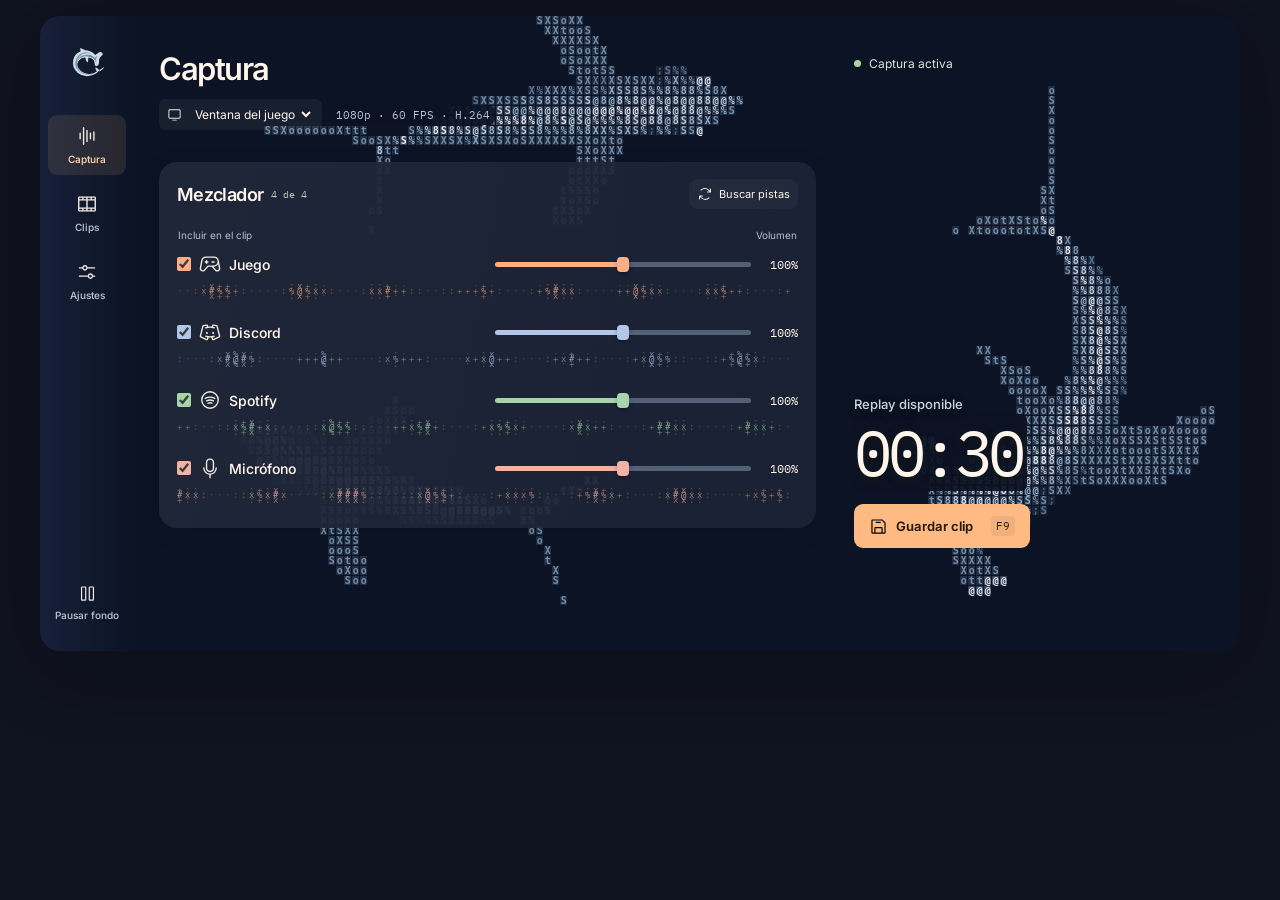
==== docs/superpowers/concepts/cut-ascii.html @ 43e51414 "feat: incorporar el proyecto de escritorio y los prototipos de Cut" ====
<!doctype html>
<html lang="es">
<meta charset="utf-8">
<meta name="viewport" content="width=device-width,initial-scale=1">
<meta name="color-scheme" content="dark">
<title>Cut · Captura</title><link rel="icon" href="ui-assets/cut.svg" type="image/svg+xml">
<style>
@font-face{font-family:Inter;src:url("ui-assets/inter.woff2") format("woff2");font-weight:100 900;font-display:swap}
@font-face{font-family:Plex;src:url("ui-assets/plex-mono.woff2") format("woff2");font-display:swap}
*{box-sizing:border-box}
:root{font-family:Inter,"Segoe UI",sans-serif;color:#fff5ec;background:#101320;--muted:#b6bfd2;--accent:#ffba84;--shade:#20283c;--line:#a9b6d336}
body{margin:0}button,input,select{font:inherit}button,select{background:#303a50e8;color:inherit;border:0;border-radius:9px;padding:9px 12px;font-size:13px}button,select,input{cursor:pointer}button:hover,select:hover{background:#414d66}button:disabled{opacity:.6}button:focus-visible,input:focus-visible,select:focus-visible{outline:2px solid var(--accent);outline-offset:3px}button:active{transform:translateY(1px)}
.app{isolation:isolate;position:relative;overflow:hidden;display:grid;grid-template-columns:94px minmax(0,1fr);width:min(1200px,calc(100% - 32px));min-height:635px;margin:16px auto;border-radius:20px;background:#0c1324;box-shadow:0 16px 80px #060b0950}
.pond{position:absolute;inset:0;width:100%;height:100%;z-index:-1;pointer-events:none}
.rail{display:flex;flex-direction:column;align-items:center;gap:36px;padding:28px 8px 20px;background:linear-gradient(90deg,#1e294899,transparent)}
.brand{display:inline-flex;align-items:center}
.tabs{display:grid;width:100%;gap:8px}.tabs button,.rail #motion{display:grid;justify-items:center;gap:6px;background:transparent;color:#b6bfd2;font-size:10px;font-weight:550;padding:10px 0}.tabs button[aria-current]{background:#ffba841c;color:#ffd4ac}.tabs button:hover,.rail #motion:hover{background:#dce5db0c}.rail #motion{margin-top:auto;width:100%}
.icon{width:19px;height:19px;object-fit:contain;filter:invert(91%) sepia(8%) saturate(205%);flex:none}.tabs .icon{width:22px;height:22px}
.workspace{min-width:0;padding:34px 32px 26px 25px;position:relative}
#captura{display:grid;grid-template-columns:minmax(0,1.6fr) minmax(230px,.89fr);gap:26px}
.mixing h1,.settings-panel h2{font-size:31px;font-weight:580;letter-spacing:-.048em;margin:0}
.mixing>.actions{display:flex;align-items:center;flex-wrap:wrap;gap:9px;margin:12px 0 32px}.source-picker{display:flex;align-items:center;gap:6px;background:#ffffff0d;border-radius:7px;padding:0 8px}.source-picker img{width:15px}.source-picker select{background:transparent;padding:7px 3px;font-size:12px}select option{background:#242d40}
.profile{font:11px Plex,monospace;color:#b8c1d6}
#mixer{background:linear-gradient(100deg,#202739f4,#1b2336df);border-radius:18px;padding:17px 18px 15px;box-shadow:0 5px 25px #050c0717}
.mixer-head,.mix-title,.gain,.track label,.panel-actions,.checks,.device{display:flex;align-items:center}.mixer-head{justify-content:space-between;gap:10px}.mix-title{gap:8px}.mix-title h2{font-size:18px;letter-spacing:-.035em;font-weight:600;margin:0}.count{font:10px Plex,monospace;color:#bcc6bc}
#refresh{display:flex;align-items:center;gap:6px;font-size:11px;padding:7px 8px;background:#ffffff09}#refresh img{width:16px;height:16px}#refresh:disabled img{animation:turn .5s ease-in-out infinite}@keyframes turn{to{transform:rotate(360deg)}}
.columns{display:grid;grid-template-columns:1fr 1fr;margin:20px 1px 0;font-size:10px;color:var(--muted)}.columns span:last-child{text-align:right}
.track{display:grid;grid-template-columns:minmax(110px,1fr) minmax(116px,1fr);column-gap:14px;row-gap:5px;padding:11px 0 8px;align-items:center}.track label{gap:8px;font-size:14px;font-weight:530}.track label>img{width:22px;height:22px}.track input[type=checkbox]{width:14px;height:14px;margin:0;accent-color:var(--tint)}
.signal{grid-row:2;grid-column:1/-1;width:100%;height:20px;opacity:.8}.track.off .signal,.track.off .gain{opacity:.42}.gain{gap:10px;grid-column:2;grid-row:1}.gain input,.volume input{width:100%;min-width:0;margin:0;accent-color:var(--tint,var(--accent))}.readout{font:12px Plex,monospace;min-width:37px;text-align:right}
.replay{display:flex;flex-direction:column;align-items:flex-start;justify-content:space-between;min-height:520px;padding:6px 4px 22px 12px}.status{display:flex;align-items:center;gap:8px;color:#d9e8d7;font-size:12px}.status::before{content:"";width:7px;height:7px;border-radius:50%;background:#a9d6a4}
.replay-block{width:100%;text-shadow:0 2px 8px #111a14}.replay-block h2{font-size:13px;font-weight:520;color:#c9d1e1;margin:0 0 2px}.time{font:clamp(40px,5vw,68px)/1.2 Plex,monospace;letter-spacing:-.07em}.primary{display:inline-flex;align-items:center;gap:8px;background:var(--accent);color:#29190f;font-weight:650;padding:12px 15px}.primary:hover{background:#ffd0a8}.primary img{filter:none}.replay-block .primary{margin-top:13px}.primary kbd{margin-left:10px;font:11px Plex,monospace;background:#283b1912;padding:3px 5px;border-radius:4px}
#feedback,.copy-notice{display:block;font-size:12px;line-height:1.5;color:#d0d6e5;margin-top:14px;min-height:18px}
.settings-panel{max-width:650px}.settings-panel p{color:var(--muted);font-size:14px}.settings-box{background:#20283ce8;border-radius:15px;padding:22px;display:grid;gap:22px}.device{justify-content:space-between;gap:8px}.volume{display:grid;grid-template-columns:1fr auto;align-items:center;gap:12px}.volume output,.range-labels{font:14px Plex,monospace}.volume output{text-align:right;color:var(--accent)}.range-labels{display:flex;justify-content:space-between;font-size:10px}.reset{grid-area:2/2/4/3}.checks,.panel-actions{gap:12px;flex-wrap:wrap;font-size:13px}.panel-actions{margin-top:15px}
button,input{transition:background-color .16s,color .16s,opacity .16s}.track{animation:arrive .25s ease-out both}@keyframes arrive{from{opacity:.25;transform:translateY(4px)}}
[hidden]{display:none!important}
@media(max-width:880px){.app{grid-template-columns:74px minmax(0,1fr)}.workspace{padding:22px 18px 22px 6px}#captura{gap:12px;grid-template-columns:minmax(0,1.55fr) minmax(165px,.7fr)}#mixer{padding-inline:12px}.replay{padding-left:5px}}
@media(max-width:670px){.app{width:calc(100% - 12px);margin:6px;display:block;min-height:0}.rail,.tabs{display:flex;align-items:center}.rail{flex-direction:row;gap:12px;padding:10px 14px}.tabs{gap:3px;width:auto}.tabs button{padding:6px 8px}.rail #motion{margin:0 0 0 auto;width:auto;padding:6px}.brand{font-size:25px}.workspace{padding:12px}#captura{display:flex;flex-direction:column;gap:12px}.mixing>.actions{margin:9px 0 16px}.mixing h1{font-size:26px}.replay{min-height:0;flex-direction:row;align-items:center;padding:2px 4px}.replay-block{width:auto;display:grid;grid-template-columns:auto auto;align-items:center;gap:2px 8px}.replay-block h2{font-size:10px}.time{font-size:24px;grid-area:2/1}.replay-block .primary{grid-area:1/2/3/3;margin:0;font-size:12px;padding:9px}.primary kbd{display:none}.status{font-size:10px}.device{flex-wrap:wrap}.profile{font-size:10px}.signal{height:17px}.track{padding-block:9px}.rail #motion span{display:none}.count{font-size:9px}.gain{gap:4px}}
.gain input{appearance:none;height:24px;background:transparent}
.gain input::-webkit-slider-runnable-track{height:5px;border-radius:5px;background:linear-gradient(to right,var(--tint) var(--fill,50%),#546078 var(--fill,50%))}
.gain input::-webkit-slider-thumb{appearance:none;width:12px;height:15px;margin-top:-5px;border-radius:4px;background:var(--tint);box-shadow:0 2px 4px #0004;transition:transform .14s ease-out}
.gain input:hover::-webkit-slider-thumb{transform:scale(1.12)}
.gain input:active::-webkit-slider-thumb{transform:scale(1.2)}
.track:focus-within .readout{color:var(--tint)}
.track label,.track .signal,.track .gain{transition:opacity .18s ease-out}
section[data-panel]:not([hidden]){animation:panel-in .2s ease-out}
@keyframes panel-in{from{opacity:.7;transform:translateY(3px)}}
@media(prefers-reduced-motion:reduce){*,*::before,*::after{animation:none!important;transition:none!important}}
.time,.profile{background:#0c1324ed;border-radius:6px;box-decoration-break:clone}.time{width:fit-content;padding-right:5px}.profile{padding:3px 5px}</style>
<main class="app">
<canvas id="front" class="pond fish" aria-hidden="true"></canvas>
<aside class="rail"><span class="brand"><img src="ui-assets/cut.svg" width="40" height="35" alt="Cut"></span><nav class="tabs" aria-label="Secciones"><button data-page="captura" aria-current="page"><img class="icon" src="ui-assets/waveform.svg" alt="">Captura</button><button data-page="clips"><img class="icon" src="ui-assets/film-strip.svg" alt="">Clips</button><button data-page="ajustes"><img class="icon" src="ui-assets/sliders-horizontal.svg" alt="">Ajustes</button></nav><button id="motion" aria-label="Pausar fondo"><img class="icon" src="ui-assets/pause.svg" alt=""><span>Pausar fondo</span></button></aside>
<div class="workspace">
<section id="captura" data-panel>
  <div class="mixing"><h1>Captura</h1><div class="actions"><label class="source-picker"><img class="icon" src="ui-assets/monitor.svg" alt=""><select aria-label="Fuente de video"><option>Ventana del juego</option><option>Monitor completo</option></select></label><span class="profile">1080p · 60 FPS · H.264</span></div>
  <section id="mixer" aria-label="Mezclador de audio">
    <div class="mixer-head"><div class="mix-title"><h2>Mezclador</h2><span class="count" id="count"></span></div><button id="refresh" title="Buscar aplicaciones que reproducen audio"><img class="icon" src="ui-assets/arrows-clockwise.svg" alt="">Buscar pistas</button></div>
    <div class="columns"><span>Incluir en el clip</span><span>Volumen</span></div><div id="tracks"></div>
  </section></div>
  <aside class="replay"><span class="status">Captura activa</span><div class="replay-block"><h2>Replay disponible</h2><div class="time">00:30</div><button class="primary" id="save"><img class="icon" src="ui-assets/floppy-disk.svg" alt="">Guardar clip <kbd>F9</kbd></button></div></aside>
</section>
    <section class="settings-panel" id="ajustes" data-panel hidden>
      <div>
        <h2 tabindex="-1">Micrófono</h2>
        <p>Estos ajustes se aplican a los clips nuevos.</p>
        <div class="settings-box">
          <label class="device">Dispositivo <select class="source"><option>Micrófono predeterminado</option><option>Micrófono USB</option></select></label>
          <div class="volume">
            <label for="global-volume">Volumen de grabación</label><output for="global-volume">100%</output>
            <input id="global-volume" type="range" min="0" max="200" value="100" aria-valuetext="100%">
            <button type="button" class="text-button reset" data-reset="global-volume">Restablecer</button>
            <div class="range-labels" aria-hidden="true"><span>0%</span><span>100%</span><span>200%</span></div>
          </div>
          <div class="checks"><label><input type="checkbox" id="mic-mono" checked> Mono (voz centrada)</label><label><input type="checkbox" id="mic-mute"> Silenciar micrófono</label></div>
        </div>
      </div>
    </section>
    <section class="settings-panel" id="clips" data-panel hidden>
      <div>
        <h2 tabindex="-1">Clip de ejemplo</h2>
        <p>30 segundos · MKV · 4 pistas de audio</p>
        <div class="settings-box">
          <div class="volume">
            <label for="clip-volume">Volumen del micrófono en este clip</label><output for="clip-volume">100%</output>
            <input id="clip-volume" type="range" min="0" max="200" value="100" aria-valuetext="100%">
            <button type="button" class="text-button reset" data-reset="clip-volume">Restablecer</button>
            <div class="range-labels" aria-hidden="true"><span>0%</span><span>100%</span><span>200%</span></div>
          </div>
        </div>
        <div class="panel-actions"><button type="button" class="primary" data-copy>Guardar copia</button><output class="copy-notice" aria-live="polite"></output></div>
      </div>
    </section>

<output id="feedback" aria-live="polite"></output>
</div>
</main>
<script>
const $ = selector => document.querySelector(selector);
const app = $('.app');
const panelNames = ['captura','clips','ajustes'];
const trackList = $('#tracks');
const feedback = $('#feedback');
const globalGain = $('#global-volume');
const mute = $('#mic-mute');
const clipGain = $('#clip-volume');
const params = new URLSearchParams(location.search);
const tracks = new Map();
const catalog = [
  ['game','Juego','#ffad85'], ['discord','Discord','#b2c6e9'],
  ['spotify','Spotify','#a6d5a9'], ['mic','Micrófono','#f2b2a5'],
  ['browser','Navegador','#d9cc98']
];
function openPanel(name){
  for(const panel of document.querySelectorAll('[data-panel]')) panel.hidden = panel.id !== name;
  for(const tab of document.querySelectorAll('[data-page]')){
    if(tab.dataset.page===name) tab.setAttribute('aria-current','page');
    else tab.removeAttribute('aria-current');
  }
  if(name==='captura') for(const track of tracks.values()) drawSignal(track);
}
document.querySelectorAll('[data-page]').forEach(button=>button.onclick=()=>openPanel(button.dataset.page));
function rng(x,y){const v=Math.sin(x*127.1+y*311.7)*43758.5453;return v-Math.floor(v);}
function drawSignal(track){
  const canvas=track.canvas;
  const w=canvas.clientWidth,h=canvas.clientHeight;
  if(!w||!h)return;
  const dpr=Math.min(devicePixelRatio,2);
  canvas.width=Math.round(w*dpr);canvas.height=Math.round(h*dpr);
  const c=canvas.getContext('2d');c.scale(dpr,dpr);
  c.fillStyle=track.color;c.font='9px Consolas,monospace';
  const columns=Math.floor(w/8);
  for(let i=0;i<columns;i++){
    const phase=i*.30+track.index*2.6;
    const shape=Math.min(1,(.10+.88*Math.pow(Math.abs(Math.sin(phase)),3)*(.3+.7*rng(i,track.index)))*track.gain.value/100);
    for(let y=-1;y<=1;y++){
      const strength=shape-Math.abs(y)*.32;
      if(strength<.04 || !track.include.checked)continue;
      c.globalAlpha=Math.min(1,.2+strength);
      c.fillText('·:+x%#@'[Math.min(6,Math.floor(strength*7))],i*8,h/2+3+y*5);
    }
  }
}
function syncTrack(track){
  const active=track.include.checked;
  track.row.classList.toggle('off',!active);
  track.gain.disabled=!active;
  track.value.value=track.gain.value+'%';
  track.gain.style.setProperty('--fill',(Number(track.gain.value)/2)+'%');
  track.gain.setAttribute('aria-valuetext',track.value.value);
  drawSignal(track);
}
function showGain(input){
  input.parentElement.querySelector('output').value=input.value+'%';
  input.setAttribute('aria-valuetext',input.value+'%');
}
function addTrack([id,name,color]){
  if(tracks.has(id))return;
  const row=document.createElement('div');
  row.className='track';row.style.setProperty('--tint',color);
  row.innerHTML='<label><input type="checkbox" checked><span></span></label><canvas class="signal" aria-hidden="true"></canvas><div class="gain"><input type="range" min="0" max="200" value="100"><output class="readout"></output></div>';
  const icons={game:'game-controller',discord:'discord-logo',spotify:'spotify-logo',mic:'microphone',browser:'browser'};
  const image=document.createElement('img');image.className='icon';image.alt='';image.src='ui-assets/'+icons[id]+'.svg';
  const label=row.querySelector('label span');label.before(image);label.textContent=name;
  const track={row,name,color,index:tracks.size,include:row.querySelector('[type=checkbox]'),gain:row.querySelector('[type=range]'),value:row.querySelector('output'),canvas:row.querySelector('canvas')};
  track.gain.id='volume-'+id;
  track.gain.setAttribute('aria-label','Volumen de '+name);
  track.value.setAttribute('for',track.gain.id);
  track.include.setAttribute('aria-label','Incluir '+name+' en el clip');
  trackList.append(row);tracks.set(id,track);
  track.gain.oninput=()=>{
    syncTrack(track);
    if(id==='mic'){globalGain.value=track.gain.value;showGain(globalGain);}
  };
  track.include.onchange=()=>{
    if(id==='mic')mute.checked=!track.include.checked;
    syncTrack(track);updateCount();
  };
  syncTrack(track);
}
function updateCount(){
  const included=[...tracks.values()].filter(t=>t.include.checked).length;
  $('#count').textContent=included+' de '+tracks.size;
}
catalog.slice(0,4).forEach(addTrack);updateCount();
$('#refresh').onclick=async event=>{
  const button=event.currentTarget;
  button.disabled=true;feedback.value='Buscando pistas de ejemplo…';
  await new Promise(resolve=>setTimeout(resolve,300));
  const before=tracks.size;
  catalog.forEach(addTrack);updateCount();button.disabled=false;
  feedback.value=before===tracks.size?'Las pistas están actualizadas.':'Se añadió Navegador a las pistas de ejemplo.';
};
globalGain.oninput=()=>{
  showGain(globalGain);
  const mic=tracks.get('mic');mic.gain.value=globalGain.value;syncTrack(mic);
};
mute.onchange=()=>{
  const mic=tracks.get('mic');mic.include.checked=!mute.checked;syncTrack(mic);updateCount();
};
clipGain.oninput=()=>{showGain(clipGain);$('.copy-notice').value='';};
for(const reset of document.querySelectorAll('[data-reset]')){
  reset.onclick=()=>{const input=document.getElementById(reset.dataset.reset);input.value=100;input.dispatchEvent(new Event('input'));};
}
$('[data-copy]').onclick=()=>$('.copy-notice').value='Ejemplo · Copia con el micrófono al '+clipGain.value+'%.';
function previewSave(){openPanel('captura');feedback.value='Ejemplo · 30 s con '+[...tracks.values()].filter(t=>t.include.checked).length+' pistas seleccionadas.';}
$('#save').onclick=previewSave;
document.addEventListener('keydown',e=>{if(e.key==='F9'&&!e.repeat){e.preventDefault();previewSave();}});

// Keep the glyphs in body coordinates so the scales travel with each fish.
const tau=2*Math.PI;
const sharksCanvas=$('#front');
const sharksContext=sharksCanvas.getContext('2d');
const sharks=[
  {place:.09,length:.42,beat:.72,seed:7,kind:'hammerhead'},
  {place:.42,length:.32,beat:.91,seed:31,kind:'mako'},
  {place:.76,length:.37,beat:.84,seed:53,kind:'mako'}
];
let swimming=!matchMedia('(prefers-reduced-motion: reduce)').matches;
let seconds=0, timer=null, previousTick=0;
let pondWidth=0, pondHeight=0;
const sharksInk=['#e0ecfc','#b6cbe1','#91abc8','#748eab','#5d7594','#4d627d'];
const marks=['.',':',';','t','o','X','S','%','8','@'];
let typeAtlas;

function makeTypeAtlas(scale){
  const narrow=pondWidth<670;
  const width=narrow?6:8, height=narrow?8:10;
  const tileW=Math.round(width*scale), tileH=Math.round(height*scale);
  const atlas=document.createElement('canvas');
  atlas.width=tileW*marks.length;atlas.height=tileH*sharksInk.length;
  const pen=atlas.getContext('2d');
  pen.textAlign='center';pen.textBaseline='middle';
  pen.font='600 '+Math.round(tileH*.96)+'px Consolas, monospace';
  sharksInk.forEach((color,row)=>marks.forEach((mark,col)=>{
    const x=col*tileW,y=row*tileH;
    pen.fillStyle=color;pen.globalAlpha=.21;pen.fillRect(x,y,tileW-scale,tileH-scale);
    pen.globalAlpha=1;pen.fillText(mark,x+tileW*.47,y+tileH*.52);
  }));
  return {atlas,width,height,tileW,tileH};
}
// Measure the circuit once per resize. Distances along the curve keep the
// clearance proportional to body length even through the tightest turns.
let circuit=[], perimeter=0;
function buildCircuit(){
  circuit=[];perimeter=0;
  for(let i=0;i<=240;i++){
    const angle=tau*i/240;
    const x=pondWidth*(.5+.39*Math.cos(angle));
    const y=pondHeight*(.49+.35*Math.sin(angle)+.034*Math.sin(2*angle));
    if(i)perimeter+=Math.hypot(x-circuit[i-1].x,y-circuit[i-1].y);
    circuit.push({x,y,d:perimeter});
  }
}
function routePoint(distance){
  const d=((distance%perimeter)+perimeter)%perimeter;
  let left=0,right=circuit.length-1;
  while(right-left>1){
    const mid=(left+right)>>1;
    if(circuit[mid].d<=d)left=mid;else right=mid;
  }
  const a=circuit[left],b=circuit[right],span=b.d-a.d;
  const dx=(b.x-a.x)/span,dy=(b.y-a.y)/span;
  return {x:a.x+(d-a.d)*dx,y:a.y+(d-a.d)*dy,dx,dy};
}
function spineAt(fish,time,length){
  const lead=perimeter*(fish.place+time/36+.008*Math.sin(time*.18+fish.seed));
  const segments=[],parts=28,step=length/parts;
  let previous;
  for(let i=0;i<=parts;i++){
    const u=i/parts;
    const p=routePoint(lead-u*length);
    const bend=length*(.004+.055*u*u)*Math.sin(tau*(fish.beat*time-.86*u)+fish.seed);
    const x=p.x-p.dy*bend,y=p.y+p.dx*bend;
    if(previous){
      const dx=x-previous.x,dy=y-previous.y,span=Math.hypot(dx,dy);
      segments.push({x:previous.x,y:previous.y,dx:dx/span,dy:dy/span});
    }
    previous={x,y};
  }
  return {segments,step};
}
// Sample the bending silhouette on a screen-aligned character grid. Each occupied
// cell gets one upright glyph, including where the tail turns sharply.
function drawShark(fish,time){
  const length=Math.max(175,pondWidth*fish.length);
  const {segments,step}=spineAt(fish,time,length);
  const {atlas,width,height,tileW,tileH}=typeAtlas;
  const pad=.28*length;
  const x0=Math.max(0,Math.floor((Math.min(...segments.map(s=>s.x))-pad)/width));
  const y0=Math.max(0,Math.floor((Math.min(...segments.map(s=>s.y))-pad)/height));
  const x1=Math.min(Math.ceil(pondWidth/width),Math.ceil((Math.max(...segments.map(s=>s.x))+pad)/width));
  const y1=Math.min(Math.ceil(pondHeight/height),Math.ceil((Math.max(...segments.map(s=>s.y))+pad)/height));
  for(let row=y0;row<y1;row++)for(let col=x0;col<x1;col++){
    const x=(col+.5)*width,y=(row+.5)*height;
    let best=Infinity,u=0,v=0;
    for(let i=0;i<segments.length;i++){
      const s=segments[i],ax=x-s.x,ay=y-s.y;
      const along=ax*s.dx+ay*s.dy;
      const nearest=Math.max(0,Math.min(step,along));
      const ex=ax-s.dx*nearest,ey=ay-s.dy*nearest,d2=ex*ex+ey*ey;
      if(d2>=best)continue;
      best=d2;
      if((i===0 && along<0)||(i===segments.length-1 && along>step)){u=-1;continue;}
      u=(i*step+nearest)/length;
      v=Math.sign(ay*s.dx-ax*s.dy)*Math.sqrt(d2)/length;
    }
    if(u<=0||u>=1)continue;
    const edge=Math.abs(v);
    const hammer=fish.kind==='hammerhead';
    // A narrow tail stock, swept pectoral fins and a crescent tail read from above.
    const nose=hammer?.065:.14;
    const body=Math.min(u/nose,1)*Math.max(.009,.093*(1-.79*u)*Math.min(1,(.85-u)/.23));
    const head=hammer && u<.087 && edge<.167 && u>.009+edge*.10 && u<.063+edge*.15;
    const finReach=Math.max(0,(u-.23)*1.63);
    const pectoral=u>.23 && u<.48 && edge<Math.min(.245,finReach) && edge>Math.max(0,(u-.35)*2.14);
    const tail=u>.78 && edge<(u-.78)*.91 && edge>Math.max(0,(u-.832)*1.12);
    if(!head && !pectoral && !tail && (edge>body || u>.835))continue;
    const eye=hammer ? head && edge>.142 : u>.085 && u<.115 && edge>.046;
    const gill=u>.15 && u<.235 && edge>body*.47 && Math.sin(230*u+edge*19)>.27;
    const fin=edge>body;
    const relief=body>0?Math.min(1,edge/body):1;
    const grain=rng(Math.floor(u*58)+fish.seed,Math.floor(v*77));
    const pigment=eye?0:gill?5:fin?3:Math.min(4,Math.floor(relief*3.25+(v>0?.70:0)+grain*.65));
    const density=eye?9:gill?2:Math.max(1,Math.min(9,Math.floor(7.5-relief*3+grain*3-(fin?1:0))));
    sharksContext.drawImage(atlas,density*tileW,pigment*tileH,tileW,tileH,col*width,row*height,width,height);
  }
}
function renderFish(time){
  sharksContext.clearRect(0,0,pondWidth,pondHeight);
  for(const fish of sharks)drawShark(fish,time);
}
function resizePond(){
  pondWidth=sharksCanvas.clientWidth;pondHeight=sharksCanvas.clientHeight;
  const scale=Math.min(devicePixelRatio,2);
  sharksCanvas.width=Math.round(pondWidth*scale);
  sharksCanvas.height=Math.round(pondHeight*scale);
  sharksContext.setTransform(scale,0,0,scale,0,0);
  buildCircuit();
  typeAtlas=makeTypeAtlas(scale);
  renderFish(seconds);
  for(const track of tracks.values())drawSignal(track);
}
function syncMotion(){
  clearInterval(timer);
  if(swimming && !document.hidden){
    previousTick=performance.now();
    timer=setInterval(()=>{
      const now=performance.now();
      const dt=Math.min(.12,(now-previousTick)/1000);previousTick=now;
      seconds+=dt*.36;
      renderFish(seconds);
    },1000/24);
  }
  const label=swimming?'Pausar fondo':'Animar fondo';
  const button=$('#motion');button.querySelector('span').textContent=label;
  button.setAttribute('aria-label',label);button.title=label;
  button.querySelector('img').src='ui-assets/'+(swimming?'pause':'play')+'.svg';
}
resizePond();
new ResizeObserver(resizePond).observe(app);
$('#motion').onclick=()=>{swimming=!swimming;syncMotion();};
document.addEventListener('visibilitychange',syncMotion);syncMotion();
openPanel(panelNames.includes(params.get('panel'))?params.get('panel'):'captura');
</script>
</html>
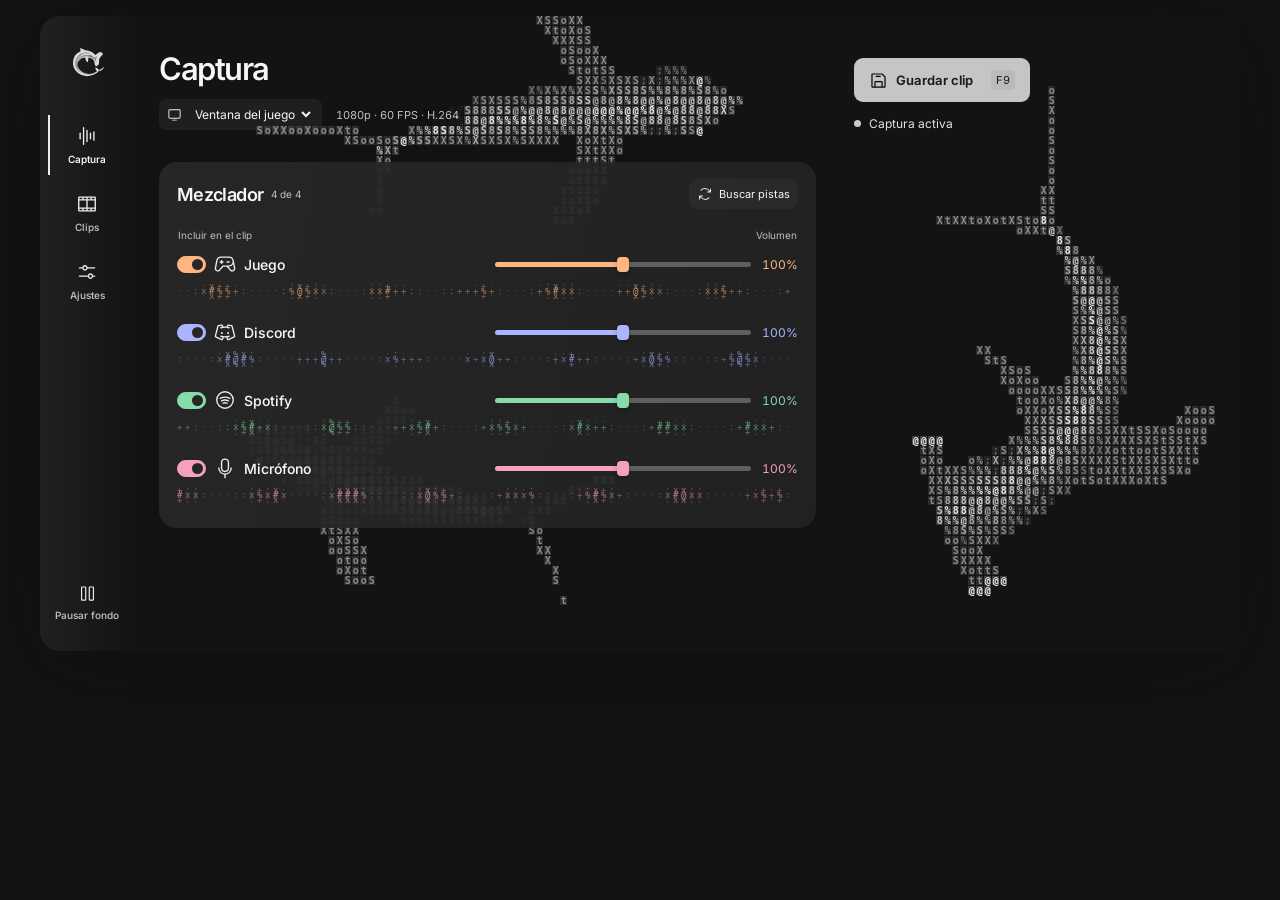
==== commit 67a379a7: "feat: implementar Cut en Rust con captura por GPU Guardar clips MP4 con mezcla y pistas independient" ====
--- a/docs/superpowers/concepts/cut-ascii.html
+++ b/docs/superpowers/concepts/cut-ascii.html
@@ -8,35 +8,35 @@
 @font-face{font-family:Inter;src:url("ui-assets/inter.woff2") format("woff2");font-weight:100 900;font-display:swap}
 @font-face{font-family:Plex;src:url("ui-assets/plex-mono.woff2") format("woff2");font-display:swap}
 *{box-sizing:border-box}
-:root{font-family:Inter,"Segoe UI",sans-serif;color:#fff5ec;background:#101320;--muted:#b6bfd2;--accent:#ffba84;--shade:#20283c;--line:#a9b6d336}
-body{margin:0}button,input,select{font:inherit}button,select{background:#303a50e8;color:inherit;border:0;border-radius:9px;padding:9px 12px;font-size:13px}button,select,input{cursor:pointer}button:hover,select:hover{background:#414d66}button:disabled{opacity:.6}button:focus-visible,input:focus-visible,select:focus-visible{outline:2px solid var(--accent);outline-offset:3px}button:active{transform:translateY(1px)}
-.app{isolation:isolate;position:relative;overflow:hidden;display:grid;grid-template-columns:94px minmax(0,1fr);width:min(1200px,calc(100% - 32px));min-height:635px;margin:16px auto;border-radius:20px;background:#0c1324;box-shadow:0 16px 80px #060b0950}
+:root{font-family:Inter,"Segoe UI",sans-serif;color:#f6f6f6;background:#131313;--muted:#bebebe;--accent:#c5c5c5;--shade:#282828;--line:#b5b5b536}
+body{margin:0}button,input,select{font:inherit}button,select{background:#393939e8;color:inherit;border:0;border-radius:9px;padding:9px 12px;font-size:13px}button,select,input{cursor:pointer}button:hover,select:hover{background:#4c4c4c}button:disabled{opacity:.6}button:focus-visible,input:focus-visible,select:focus-visible{outline:2px solid var(--accent);outline-offset:3px}button:active{transform:translateY(1px)}
+.app{isolation:isolate;position:relative;overflow:hidden;display:grid;grid-template-columns:94px minmax(0,1fr);width:min(1200px,calc(100% - 32px));min-height:635px;margin:16px auto;border-radius:20px;background:#131313;box-shadow:0 16px 80px #0a0a0a50}
 .pond{position:absolute;inset:0;width:100%;height:100%;z-index:-1;pointer-events:none}
-.rail{display:flex;flex-direction:column;align-items:center;gap:36px;padding:28px 8px 20px;background:linear-gradient(90deg,#1e294899,transparent)}
+.rail{display:flex;flex-direction:column;align-items:center;gap:36px;padding:28px 8px 20px;background:linear-gradient(90deg,#29292999,transparent)}
 .brand{display:inline-flex;align-items:center}
-.tabs{display:grid;width:100%;gap:8px}.tabs button,.rail #motion{display:grid;justify-items:center;gap:6px;background:transparent;color:#b6bfd2;font-size:10px;font-weight:550;padding:10px 0}.tabs button[aria-current]{background:#ffba841c;color:#ffd4ac}.tabs button:hover,.rail #motion:hover{background:#dce5db0c}.rail #motion{margin-top:auto;width:100%}
+.tabs{display:grid;width:100%;gap:8px}.tabs button,.rail #motion{display:grid;justify-items:center;gap:6px;background:transparent;color:#bebebe;font-size:10px;font-weight:550;padding:10px 0}.tabs button[aria-current]{background:#c5c5c51c;color:#dadada}.tabs button:hover,.rail #motion:hover{background:#e2e2e20c}.rail #motion{margin-top:auto;width:100%}
 .icon{width:19px;height:19px;object-fit:contain;filter:invert(91%) sepia(8%) saturate(205%);flex:none}.tabs .icon{width:22px;height:22px}
 .workspace{min-width:0;padding:34px 32px 26px 25px;position:relative}
 #captura{display:grid;grid-template-columns:minmax(0,1.6fr) minmax(230px,.89fr);gap:26px}
 .mixing h1,.settings-panel h2{font-size:31px;font-weight:580;letter-spacing:-.048em;margin:0}
-.mixing>.actions{display:flex;align-items:center;flex-wrap:wrap;gap:9px;margin:12px 0 32px}.source-picker{display:flex;align-items:center;gap:6px;background:#ffffff0d;border-radius:7px;padding:0 8px}.source-picker img{width:15px}.source-picker select{background:transparent;padding:7px 3px;font-size:12px}select option{background:#242d40}
-.profile{font:11px Plex,monospace;color:#b8c1d6}
-#mixer{background:linear-gradient(100deg,#202739f4,#1b2336df);border-radius:18px;padding:17px 18px 15px;box-shadow:0 5px 25px #050c0717}
-.mixer-head,.mix-title,.gain,.track label,.panel-actions,.checks,.device{display:flex;align-items:center}.mixer-head{justify-content:space-between;gap:10px}.mix-title{gap:8px}.mix-title h2{font-size:18px;letter-spacing:-.035em;font-weight:600;margin:0}.count{font:10px Plex,monospace;color:#bcc6bc}
+.mixing>.actions{display:flex;align-items:center;flex-wrap:wrap;gap:9px;margin:12px 0 32px}.source-picker{display:flex;align-items:center;gap:6px;background:#ffffff0d;border-radius:7px;padding:0 8px}.source-picker img{width:15px}.source-picker select{background:transparent;padding:7px 3px;font-size:12px}select option{background:#2c2c2c}
+.profile{font:11px Plex,monospace;color:#c1c1c1}
+#mixer{background:linear-gradient(100deg,#272727f4,#232323df);border-radius:18px;padding:17px 18px 15px;box-shadow:0 5px 25px #0a0a0a17}
+.mixer-head,.mix-title,.gain,.track label,.panel-actions,.checks,.device{display:flex;align-items:center}.mixer-head{justify-content:space-between;gap:10px}.mix-title{gap:8px}.mix-title h2{font-size:18px;letter-spacing:-.035em;font-weight:600;margin:0}.count{font:10px Plex,monospace;color:#c3c3c3}
 #refresh{display:flex;align-items:center;gap:6px;font-size:11px;padding:7px 8px;background:#ffffff09}#refresh img{width:16px;height:16px}#refresh:disabled img{animation:turn .5s ease-in-out infinite}@keyframes turn{to{transform:rotate(360deg)}}
 .columns{display:grid;grid-template-columns:1fr 1fr;margin:20px 1px 0;font-size:10px;color:var(--muted)}.columns span:last-child{text-align:right}
 .track{display:grid;grid-template-columns:minmax(110px,1fr) minmax(116px,1fr);column-gap:14px;row-gap:5px;padding:11px 0 8px;align-items:center}.track label{gap:8px;font-size:14px;font-weight:530}.track label>img{width:22px;height:22px}.track input[type=checkbox]{width:14px;height:14px;margin:0;accent-color:var(--tint)}
 .signal{grid-row:2;grid-column:1/-1;width:100%;height:20px;opacity:.8}.track.off .signal,.track.off .gain{opacity:.42}.gain{gap:10px;grid-column:2;grid-row:1}.gain input,.volume input{width:100%;min-width:0;margin:0;accent-color:var(--tint,var(--accent))}.readout{font:12px Plex,monospace;min-width:37px;text-align:right}
-.replay{display:flex;flex-direction:column;align-items:flex-start;justify-content:space-between;min-height:520px;padding:6px 4px 22px 12px}.status{display:flex;align-items:center;gap:8px;color:#d9e8d7;font-size:12px}.status::before{content:"";width:7px;height:7px;border-radius:50%;background:#a9d6a4}
-.replay-block{width:100%;text-shadow:0 2px 8px #111a14}.replay-block h2{font-size:13px;font-weight:520;color:#c9d1e1;margin:0 0 2px}.time{font:clamp(40px,5vw,68px)/1.2 Plex,monospace;letter-spacing:-.07em}.primary{display:inline-flex;align-items:center;gap:8px;background:var(--accent);color:#29190f;font-weight:650;padding:12px 15px}.primary:hover{background:#ffd0a8}.primary img{filter:none}.replay-block .primary{margin-top:13px}.primary kbd{margin-left:10px;font:11px Plex,monospace;background:#283b1912;padding:3px 5px;border-radius:4px}
-#feedback,.copy-notice{display:block;font-size:12px;line-height:1.5;color:#d0d6e5;margin-top:14px;min-height:18px}
-.settings-panel{max-width:650px}.settings-panel p{color:var(--muted);font-size:14px}.settings-box{background:#20283ce8;border-radius:15px;padding:22px;display:grid;gap:22px}.device{justify-content:space-between;gap:8px}.volume{display:grid;grid-template-columns:1fr auto;align-items:center;gap:12px}.volume output,.range-labels{font:14px Plex,monospace}.volume output{text-align:right;color:var(--accent)}.range-labels{display:flex;justify-content:space-between;font-size:10px}.reset{grid-area:2/2/4/3}.checks,.panel-actions{gap:12px;flex-wrap:wrap;font-size:13px}.panel-actions{margin-top:15px}
+.replay{display:flex;flex-direction:column;align-items:flex-start;justify-content:space-between;min-height:520px;padding:6px 4px 22px 12px}.status{display:flex;align-items:center;gap:8px;color:#e4e4e4;font-size:12px}.status::before{content:"";width:7px;height:7px;border-radius:50%;background:#c9c9c9}
+.replay-block{width:100%;text-shadow:0 2px 8px #181818}.replay-block h2{font-size:13px;font-weight:520;color:#d0d0d0;margin:0 0 2px}.time{font:clamp(40px,5vw,68px)/1.2 Plex,monospace;letter-spacing:-.07em}.primary{display:inline-flex;align-items:center;gap:8px;background:var(--accent);color:#1c1c1c;font-weight:650;padding:12px 15px}.primary:hover{background:#d7d7d7}.primary img{filter:none}.replay-block .primary{margin-top:13px}.primary kbd{margin-left:10px;font:11px Plex,monospace;background:#35353512;padding:3px 5px;border-radius:4px}
+#feedback,.copy-notice{display:block;font-size:12px;line-height:1.5;color:#d6d6d6;margin-top:14px;min-height:18px}
+.settings-panel{max-width:650px}.settings-panel p{color:var(--muted);font-size:14px}.settings-box{background:#282828e8;border-radius:15px;padding:22px;display:grid;gap:22px}.device{justify-content:space-between;gap:8px}.volume{display:grid;grid-template-columns:1fr auto;align-items:center;gap:12px}.volume output,.range-labels{font:14px Plex,monospace}.volume output{text-align:right;color:var(--accent)}.range-labels{display:flex;justify-content:space-between;font-size:10px}.reset{grid-area:2/2/4/3}.checks,.panel-actions{gap:12px;flex-wrap:wrap;font-size:13px}.panel-actions{margin-top:15px}
 button,input{transition:background-color .16s,color .16s,opacity .16s}.track{animation:arrive .25s ease-out both}@keyframes arrive{from{opacity:.25;transform:translateY(4px)}}
 [hidden]{display:none!important}
 @media(max-width:880px){.app{grid-template-columns:74px minmax(0,1fr)}.workspace{padding:22px 18px 22px 6px}#captura{gap:12px;grid-template-columns:minmax(0,1.55fr) minmax(165px,.7fr)}#mixer{padding-inline:12px}.replay{padding-left:5px}}
 @media(max-width:670px){.app{width:calc(100% - 12px);margin:6px;display:block;min-height:0}.rail,.tabs{display:flex;align-items:center}.rail{flex-direction:row;gap:12px;padding:10px 14px}.tabs{gap:3px;width:auto}.tabs button{padding:6px 8px}.rail #motion{margin:0 0 0 auto;width:auto;padding:6px}.brand{font-size:25px}.workspace{padding:12px}#captura{display:flex;flex-direction:column;gap:12px}.mixing>.actions{margin:9px 0 16px}.mixing h1{font-size:26px}.replay{min-height:0;flex-direction:row;align-items:center;padding:2px 4px}.replay-block{width:auto;display:grid;grid-template-columns:auto auto;align-items:center;gap:2px 8px}.replay-block h2{font-size:10px}.time{font-size:24px;grid-area:2/1}.replay-block .primary{grid-area:1/2/3/3;margin:0;font-size:12px;padding:9px}.primary kbd{display:none}.status{font-size:10px}.device{flex-wrap:wrap}.profile{font-size:10px}.signal{height:17px}.track{padding-block:9px}.rail #motion span{display:none}.count{font-size:9px}.gain{gap:4px}}
 .gain input{appearance:none;height:24px;background:transparent}
-.gain input::-webkit-slider-runnable-track{height:5px;border-radius:5px;background:linear-gradient(to right,var(--tint) var(--fill,50%),#546078 var(--fill,50%))}
+.gain input::-webkit-slider-runnable-track{height:5px;border-radius:5px;background:linear-gradient(to right,var(--tint) var(--fill,50%),#5f5f5f var(--fill,50%))}
 .gain input::-webkit-slider-thumb{appearance:none;width:12px;height:15px;margin-top:-5px;border-radius:4px;background:var(--tint);box-shadow:0 2px 4px #0004;transition:transform .14s ease-out}
 .gain input:hover::-webkit-slider-thumb{transform:scale(1.12)}
 .gain input:active::-webkit-slider-thumb{transform:scale(1.2)}
@@ -45,7 +45,7 @@
 section[data-panel]:not([hidden]){animation:panel-in .2s ease-out}
 @keyframes panel-in{from{opacity:.7;transform:translateY(3px)}}
 @media(prefers-reduced-motion:reduce){*,*::before,*::after{animation:none!important;transition:none!important}}
-.time,.profile{background:#0c1324ed;border-radius:6px;box-decoration-break:clone}.time{width:fit-content;padding-right:5px}.profile{padding:3px 5px}</style>
+.time,.profile{background:#131313ed;border-radius:6px;box-decoration-break:clone}.time{width:fit-content;padding-right:5px}.profile{padding:3px 5px}</style><link rel="stylesheet" href="studio.css">
 <main class="app">
 <canvas id="front" class="pond fish" aria-hidden="true"></canvas>
 <aside class="rail"><span class="brand"><img src="ui-assets/cut.svg" width="40" height="35" alt="Cut"></span><nav class="tabs" aria-label="Secciones"><button data-page="captura" aria-current="page"><img class="icon" src="ui-assets/waveform.svg" alt="">Captura</button><button data-page="clips"><img class="icon" src="ui-assets/film-strip.svg" alt="">Clips</button><button data-page="ajustes"><img class="icon" src="ui-assets/sliders-horizontal.svg" alt="">Ajustes</button></nav><button id="motion" aria-label="Pausar fondo"><img class="icon" src="ui-assets/pause.svg" alt=""><span>Pausar fondo</span></button></aside>
@@ -56,41 +56,61 @@
     <div class="mixer-head"><div class="mix-title"><h2>Mezclador</h2><span class="count" id="count"></span></div><button id="refresh" title="Buscar aplicaciones que reproducen audio"><img class="icon" src="ui-assets/arrows-clockwise.svg" alt="">Buscar pistas</button></div>
     <div class="columns"><span>Incluir en el clip</span><span>Volumen</span></div><div id="tracks"></div>
   </section></div>
-  <aside class="replay"><span class="status">Captura activa</span><div class="replay-block"><h2>Replay disponible</h2><div class="time">00:30</div><button class="primary" id="save"><img class="icon" src="ui-assets/floppy-disk.svg" alt="">Guardar clip <kbd>F9</kbd></button></div></aside>
+  <aside class="replay"><div class="replay-block"><button class="primary" id="save"><img class="icon" src="ui-assets/floppy-disk.svg" alt="">Guardar clip <kbd>F9</kbd></button></div><span class="status">Captura activa</span></aside>
 </section>
-    <section class="settings-panel" id="ajustes" data-panel hidden>
-      <div>
-        <h2 tabindex="-1">Micrófono</h2>
-        <p>Estos ajustes se aplican a los clips nuevos.</p>
-        <div class="settings-box">
-          <label class="device">Dispositivo <select class="source"><option>Micrófono predeterminado</option><option>Micrófono USB</option></select></label>
+
+<section class="studio" id="ajustes" data-panel hidden>
+<h1>Ajustes</h1>
+<div class="preferences">
+<aside class="identity"><pre id="ascii-mark" aria-hidden="true">
+
+
+                   %#x+.
+                   +#####%+::.
+                 .+%#############%x:           ..
+              .x######%xxxxx%%xx%%###%:     +%#####.
+            :%####%xx%##################+:%########%
+           x####%x%%##%xxx%%%xxx++x+%############x:
+          x###%xx##%%%%%x+x####+xxx%xx%%#%%####%.
+         :###%x%%%#%:      ###%    .+%%%xx#####
+         ####x%%#x         +##x       :##x####+
+         ###%xx#:           .%:        :######+
+        .###xx%+                        ######+
+         ###xx#                         %##%##
+         %##%x#.                         +x+.
+         :###xx%                         :           :
+          x###%%%                        x#%+     +%x
+           :####%#x                       %###+x##x
+             x####%%x.                     %#+ ::
+               x####%%%+:              :+%#+
+                 .+%#####%%xxxxx+xx%%%#%+.
+                     :+xx%%####%%%+:.
+
+                                                          </pre><div class="identity-caption"><strong>Cut</strong><span>Windows · Rust</span></div><div class="version-line"><span>Versión</span><b>Prototipo de diseño</b></div></aside>
+<div class="preference-controls"><section class="surface"><h2>Inicio</h2><label class="field"><span>Iniciar con Windows<small>Abrir Cut al iniciar sesión.</small></span><input id="startup" type="checkbox" role="switch"></label><label class="field"><span>Minimizar al cerrar<small>Al desactivar esta opción, Cut queda en la bandeja.</small></span><input id="minimize-on-close" type="checkbox" role="switch"></label></section>
+<section class="surface"><h2>Micrófono global</h2><p>Para todas las capturas nuevas.</p><label class="device">Dispositivo <select class="source"><option>Micrófono predeterminado</option><option>Micrófono USB</option></select></label>
           <div class="volume">
             <label for="global-volume">Volumen de grabación</label><output for="global-volume">100%</output>
-            <input id="global-volume" type="range" min="0" max="200" value="100" aria-valuetext="100%">
+            <div class="ascii-slider"><pre id="gain-scale" aria-hidden="true"></pre><input id="global-volume" type="range" min="0" max="200" value="100" aria-valuetext="100%"></div>
             <button type="button" class="text-button reset" data-reset="global-volume">Restablecer</button>
             <div class="range-labels" aria-hidden="true"><span>0%</span><span>100%</span><span>200%</span></div>
           </div>
-          <div class="checks"><label><input type="checkbox" id="mic-mono" checked> Mono (voz centrada)</label><label><input type="checkbox" id="mic-mute"> Silenciar micrófono</label></div>
-        </div>
-      </div>
-    </section>
-    <section class="settings-panel" id="clips" data-panel hidden>
-      <div>
-        <h2 tabindex="-1">Clip de ejemplo</h2>
-        <p>30 segundos · MKV · 4 pistas de audio</p>
-        <div class="settings-box">
-          <div class="volume">
-            <label for="clip-volume">Volumen del micrófono en este clip</label><output for="clip-volume">100%</output>
-            <input id="clip-volume" type="range" min="0" max="200" value="100" aria-valuetext="100%">
-            <button type="button" class="text-button reset" data-reset="clip-volume">Restablecer</button>
-            <div class="range-labels" aria-hidden="true"><span>0%</span><span>100%</span><span>200%</span></div>
-          </div>
-        </div>
-        <div class="panel-actions"><button type="button" class="primary" data-copy>Guardar copia</button><output class="copy-notice" aria-live="polite"></output></div>
-      </div>
-    </section>
-
-<output id="feedback" aria-live="polite"></output>
+          <div class="checks"><label><input type="checkbox" role="switch" id="mic-mono" checked> Mono (voz centrada)</label><label><input type="checkbox" role="switch" id="mic-mute"> Silenciar micrófono</label><label><input type="checkbox" role="switch" id="mic-voice" checked> Mejorar voz</label></div></section></div>
+</div></section>
+<section class="studio" id="clips" data-panel hidden><h1>Clips</h1>
+<form id="clip-profile" class="clip-layout">
+<div class="clip-fields"><section class="surface"><h2>Fuente de captura</h2>
+<fieldset class="choices"><legend>Grabar</legend><div><label><input type="radio" name="mode" value="Ventana del juego" checked><span>Ventana del juego</span></label><label><input type="radio" name="mode" value="Monitor completo"><span>Pantalla completa</span></label></div></fieldset>
+<label class="field" id="game-field">Ventana de ejemplo <select id="game"><option>Juego principal</option><option>Segundo juego</option></select></label>
+<label class="field" id="monitor-field" hidden>Pantalla de ejemplo <select id="monitor"><option>Pantalla 1 · Principal</option><option>Pantalla 2 · Secundaria</option></select></label></section>
+<section class="surface"><h2>Video</h2>
+<fieldset class="choices"><legend>Resolución</legend><div><label><input type="radio" name="resolution" value="720p"><span>720p</span></label><label><input type="radio" name="resolution" value="1080p" checked><span>1080p</span></label><label><input type="radio" name="resolution" value="1440p"><span>1440p</span></label><label><input type="radio" name="resolution" value="2160p"><span>2160p</span></label></div></fieldset>
+<fieldset class="choices"><legend>Fotogramas por segundo</legend><div><label><input type="radio" name="fps" value="30"><span>30 FPS</span></label><label><input type="radio" name="fps" value="60" checked><span>60 FPS</span></label><label><input type="radio" name="fps" value="90"><span>90 FPS</span></label><label><input type="radio" name="fps" value="120"><span>120 FPS</span></label></div></fieldset>
+<fieldset class="choices"><legend>Bitrate</legend><div><label><input type="radio" name="rate" value="10"><span>10 Mb/s</span></label><label><input type="radio" name="rate" value="20" checked><span>20 Mb/s</span></label><label><input type="radio" name="rate" value="40"><span>40 Mb/s</span></label><label><input type="radio" name="rate" value="80"><span>80 Mb/s</span></label></div></fieldset></section></div>
+<section class="surface replay-config"><h2>Duración del replay</h2><div class="clock-face"><output id="summary-time"></output></div>
+<fieldset class="choices"><legend>Tiempo que guarda F9</legend><div><label><input type="radio" name="seconds" value="15"><span>15 s</span></label><label><input type="radio" name="seconds" value="30" checked><span>30 s</span></label><label><input type="radio" name="seconds" value="60"><span>1 min</span></label><label><input type="radio" name="seconds" value="120"><span>2 min</span></label><label><input type="radio" name="seconds" value="300"><span>5 min</span></label></div></fieldset>
+<div class="framing"><div class="frame-demo" aria-hidden="true"><i></i><span>→</span><i></i></div><div><strong>Salida 16:9 estirada</strong><small id="dimensions"></small></div></div><small>La imagen 4:3 se ensancha hasta llenar el cuadro.</small><div class="file-stat"><span>Video estimado</span><strong id="estimate"></strong></div><small id="summary-format"></small><small>MP4 · Estimación sin audio</small>
+</section></form></section><output id="feedback" aria-live="polite"></output>
 </div>
 </main>
 <script>
@@ -101,13 +121,12 @@
 const feedback = $('#feedback');
 const globalGain = $('#global-volume');
 const mute = $('#mic-mute');
-const clipGain = $('#clip-volume');
 const params = new URLSearchParams(location.search);
 const tracks = new Map();
 const catalog = [
-  ['game','Juego','#ffad85'], ['discord','Discord','#b2c6e9'],
-  ['spotify','Spotify','#a6d5a9'], ['mic','Micrófono','#f2b2a5'],
-  ['browser','Navegador','#d9cc98']
+  ['game','Juego','#ffb57f'], ['discord','Discord','#aab4ff'],
+  ['spotify','Spotify','#87dbaa'], ['mic','Micrófono',getComputedStyle(app).getPropertyValue('--mic-tint').trim()],
+  ['browser','Navegador','#f1cf79']
 ];
 function openPanel(name){
   for(const panel of document.querySelectorAll('[data-panel]')) panel.hidden = panel.id !== name;
@@ -115,7 +134,7 @@
     if(tab.dataset.page===name) tab.setAttribute('aria-current','page');
     else tab.removeAttribute('aria-current');
   }
-  if(name==='captura') for(const track of tracks.values()) drawSignal(track);
+  feedback.value=''; if(name==='captura') for(const track of tracks.values()) drawSignal(track);
 }
 document.querySelectorAll('[data-page]').forEach(button=>button.onclick=()=>openPanel(button.dataset.page));
 function rng(x,y){const v=Math.sin(x*127.1+y*311.7)*43758.5453;return v-Math.floor(v);}
@@ -128,13 +147,19 @@
   const c=canvas.getContext('2d');c.scale(dpr,dpr);
   c.fillStyle=track.color;c.font='9px Consolas,monospace';
   const columns=Math.floor(w/8);
+  const quiet=track.level!==undefined && track.level<.025;
+  const level=quiet ? .72 : (track.level ?? track.gain.value/100);
   for(let i=0;i<columns;i++){
     const phase=i*.30+track.index*2.6;
-    const shape=Math.min(1,(.10+.88*Math.pow(Math.abs(Math.sin(phase)),3)*(.3+.7*rng(i,track.index)))*track.gain.value/100);
+    const shape=Math.min(1,(.10+.88*Math.pow(Math.abs(Math.sin(phase)),3)*(.3+.7*rng(i,track.index)))*level);
     for(let y=-1;y<=1;y++){
       const strength=shape-Math.abs(y)*.32;
-      if(strength<.04 || !track.include.checked)continue;
-      c.globalAlpha=Math.min(1,.2+strength);
+      if(!track.include.checked)continue;
+      if(strength<.04){
+        if(y===0){c.globalAlpha=.34;c.fillText('·',i*8,h/2+3);}
+        continue;
+      }
+      c.globalAlpha=quiet ? .43 + strength*.38 : Math.min(1,.2+strength);
       c.fillText('·:+x%#@'[Math.min(6,Math.floor(strength*7))],i*8,h/2+3+y*5);
     }
   }
@@ -149,16 +174,16 @@
   drawSignal(track);
 }
 function showGain(input){
-  input.parentElement.querySelector('output').value=input.value+'%';
+  input.closest('.volume').querySelector('output').value=input.value+'%';
   input.setAttribute('aria-valuetext',input.value+'%');
 }
-function addTrack([id,name,color]){
+function addTrack([id,name,color,icon]){
   if(tracks.has(id))return;
   const row=document.createElement('div');
   row.className='track';row.style.setProperty('--tint',color);
-  row.innerHTML='<label><input type="checkbox" checked><span></span></label><canvas class="signal" aria-hidden="true"></canvas><div class="gain"><input type="range" min="0" max="200" value="100"><output class="readout"></output></div>';
+  row.innerHTML='<label><input type="checkbox" role="switch" checked><span></span></label><canvas class="signal" aria-hidden="true"></canvas><div class="gain"><input type="range" min="0" max="200" value="100"><output class="readout"></output></div>';
   const icons={game:'game-controller',discord:'discord-logo',spotify:'spotify-logo',mic:'microphone',browser:'browser'};
-  const image=document.createElement('img');image.className='icon';image.alt='';image.src='ui-assets/'+icons[id]+'.svg';
+  const image=document.createElement('img');image.className='icon';image.alt='';image.src='ui-assets/'+(icon || icons[id] || 'waveform')+'.svg';
   const label=row.querySelector('label span');label.before(image);label.textContent=name;
   const track={row,name,color,index:tracks.size,include:row.querySelector('[type=checkbox]'),gain:row.querySelector('[type=range]'),value:row.querySelector('output'),canvas:row.querySelector('canvas')};
   track.gain.id='volume-'+id;
@@ -196,13 +221,10 @@
 mute.onchange=()=>{
   const mic=tracks.get('mic');mic.include.checked=!mute.checked;syncTrack(mic);updateCount();
 };
-clipGain.oninput=()=>{showGain(clipGain);$('.copy-notice').value='';};
 for(const reset of document.querySelectorAll('[data-reset]')){
   reset.onclick=()=>{const input=document.getElementById(reset.dataset.reset);input.value=100;input.dispatchEvent(new Event('input'));};
 }
-$('[data-copy]').onclick=()=>$('.copy-notice').value='Ejemplo · Copia con el micrófono al '+clipGain.value+'%.';
-function previewSave(){openPanel('captura');feedback.value='Ejemplo · 30 s con '+[...tracks.values()].filter(t=>t.include.checked).length+' pistas seleccionadas.';}
-$('#save').onclick=previewSave;
+$('#save').onclick=()=>previewSave();
 document.addEventListener('keydown',e=>{if(e.key==='F9'&&!e.repeat){e.preventDefault();previewSave();}});
 
 // Keep the glyphs in body coordinates so the scales travel with each fish.
@@ -217,7 +239,7 @@
 let swimming=!matchMedia('(prefers-reduced-motion: reduce)').matches;
 let seconds=0, timer=null, previousTick=0;
 let pondWidth=0, pondHeight=0;
-const sharksInk=['#e0ecfc','#b6cbe1','#91abc8','#748eab','#5d7594','#4d627d'];
+const sharksInk=['#ebebeb','#c8c8c8','#a8a8a8','#8b8b8b','#727272','#5f5f5f'];
 const marks=['.',':',';','t','o','X','S','%','8','@'];
 let typeAtlas;
 
@@ -361,4 +383,4 @@
 document.addEventListener('visibilitychange',syncMotion);syncMotion();
 openPanel(panelNames.includes(params.get('panel'))?params.get('panel'):'captura');
 </script>
-</html>
+<script src="studio.js"></script></html>
--- a/docs/superpowers/concepts/studio.css
+++ b/docs/superpowers/concepts/studio.css
@@ -0,0 +1,72 @@
+.studio{max-width:1040px;color:#f6f6f6;--mono:Plex,Consolas,monospace}
+.studio h1{width:fit-content;background:#131313eb;margin:0 0 18px;font-size:34px;font-weight:620;letter-spacing:-.055em}
+.studio h2{margin:0 0 14px;font-size:21px;font-weight:580;letter-spacing:-.04em}
+.studio p,.studio small{font-size:12px;line-height:1.5;color:#c8c8c8}.studio small{display:block}
+.surface,.identity{background:#242424f3;border-radius:16px;padding:22px;min-width:0}
+.clip-layout,.preferences{display:grid;grid-template-columns:minmax(0,1.4fr) minmax(0,1fr);gap:16px;align-items:start}
+.clip-fields,.preference-controls{display:grid;gap:15px}.choices{padding:0;margin:17px 0 0;border:0;min-width:0}.choices legend,.field,.device,.checks,.volume{font-size:13px}
+.choices legend{color:#cacaca;margin-bottom:6px;padding:0}
+.choices>div{display:flex;flex-wrap:wrap;gap:4px}.choices label{position:relative;cursor:pointer}.choices input,.sr-only{position:absolute;width:1px;height:1px;clip-path:inset(50%);overflow:hidden}.choices :focus-visible+span{outline:2px solid #c5c5c5;outline-offset:1px}
+.field,.device,.identity-caption,.version-line,.file-stat{display:flex;align-items:center;justify-content:space-between;gap:10px}.studio .field,.studio .device{margin-top:16px;flex-wrap:wrap}
+.studio select{appearance:none;max-width:100%;font:12px var(--mono);color:#d5d5d5;border-radius:4px;padding:8px 24px 8px 8px;background:#323232 url("data:image/svg+xml,%3Csvg xmlns='http://www.w3.org/2000/svg' width='12' height='15'%3E%3Ctext y='11' fill='%23ffc89c' font-family='monospace'%3Ev%3C/text%3E%3C/svg%3E") right 5px center/no-repeat}
+.replay-config{background:#2c2c2ced;container-type:inline-size}.clock-face{padding:16px 0 10px}
+.file-stat{margin:28px 0 7px;font-size:13px}.file-stat strong{font:17px var(--mono);color:#d2d2d2}
+.preferences{grid-template-columns:minmax(205px,.8fr) minmax(0,1.4fr)}.identity{container-type:inline-size;background:#2a2a2aed}.identity pre{font:2.73cqw/1.08 var(--mono);color:#cbcbcb;white-space:pre;min-height:28em;margin:0 0 18px}.identity-caption strong{font-size:34px;letter-spacing:-.08em}.identity-caption span,.version-line{font:11px var(--mono);color:#c5c5c5}.version-line{margin-top:14px}.version-line b{color:#d2d2d2;font-weight:400}
+.studio .volume{margin:24px 0 14px}.studio .volume output{font:16px var(--mono)}.ascii-slider{position:relative;min-width:0;container-type:inline-size}.ascii-slider pre{margin:0;color:#cccccc;font:3.82cqw/30px var(--mono);pointer-events:none}.ascii-slider input{position:absolute;inset:0;opacity:0;width:100%;height:100%}.ascii-slider:focus-within{outline:2px solid #c5c5c5}.studio .range-labels{font-size:11px}.studio .checks{gap:14px}.studio .checks label{cursor:pointer}.studio .reset{font-size:11px}.preference-controls h2+p{margin-top:-8px}
+@media(max-width:800px){.clip-layout,.preferences{grid-template-columns:1fr}.surface,.identity{padding:16px}.preferences .identity{display:grid;grid-template-columns:115px 1fr;column-gap:14px;align-items:center}.identity #ascii-mark{grid-row:span 2;font-size:3.1px;min-height:0;margin:0}.version-line,.identity-caption{flex-wrap:wrap}.replay-config{grid-row:1}.clock-face{padding:2px 0}.file-stat{margin-top:14px}}
+
+.choices span,.studio .reset{display:inline-block;background:none;border:0;border-radius:0;color:#a8a8a8;padding:8px 0;font:500 13px Inter,sans-serif}
+.choices>div{column-gap:18px}.choices :checked+span{color:white;box-shadow:inset 0 -2px #ececec}.choices span:hover,.studio .reset:hover{color:white}
+.clock-face output{font:500 clamp(44px,18cqw,72px)/1 Inter,sans-serif;letter-spacing:-.075em;font-variant-numeric:tabular-nums}
+.studio select{appearance:auto;background:#292929;color:#eee;font:13px Inter,sans-serif;padding:8px}
+.framing{display:flex;align-items:center;gap:14px;margin:24px 0 8px}.frame-demo{display:flex;align-items:center;gap:5px;color:#aaa}.frame-demo i{display:grid;place-items:center;height:27px;aspect-ratio:4/3;background:#454545;border-radius:2px}.frame-demo i:before{content:"";width:13px;height:13px;border:1px solid #ddd;border-radius:50%}.frame-demo i:last-child{aspect-ratio:16/9}.frame-demo i:last-child:before{width:17.33px}.framing strong{font-size:14px;font-weight:550}
+.studio input[type=checkbox],.track input[type=checkbox]{appearance:none;position:relative;flex:none;width:29px;height:17px;vertical-align:middle;background:#444;border:1px solid #747474;border-radius:15px;cursor:pointer}
+.studio input[type=checkbox]:before,.track input[type=checkbox]:before{content:'';position:absolute;left:2px;top:2px;width:11px;height:11px;background:#bbb;border-radius:50%}
+.studio input[type=checkbox]:checked,.track input[type=checkbox]:checked{background:#e1e1e1;border-color:#e1e1e1}
+.studio input[type=checkbox]:checked:before,.track input[type=checkbox]:checked:before{transform:translateX(12px);background:#262626}
+.brand img,.icon{filter:grayscale(1) brightness(0) invert(.92)}.brand img{filter:grayscale(1)}
+.tabs button[aria-current]{background:none;color:white;box-shadow:inset 2px 0 #eee;border-radius:0}
+.identity-caption span,.version-line,.range-labels,.readout,.time,.profile,.count,.volume output,.primary kbd{font-family:Inter,sans-serif;font-variant-numeric:tabular-nums}
+@media(max-width:670px){.tabs button[aria-current]{box-shadow:inset 0 -2px #eee}.choices>div{gap:3px 12px}}
+
+.app{--mic-tint:#f5a1bd}.track:not(.off) .readout{color:var(--tint)}.track input[type=checkbox]:checked{background:var(--tint);border-color:var(--tint)}.studio .volume output,.ascii-slider pre{color:var(--mic-tint)}
+.desktop .status{background:#242424;border-radius:6px;padding:7px 10px}
+.desktop .status[aria-pressed=true]::before{background:#9cd4a8}
+.desktop #tracks>p{color:var(--muted);font-size:13px;margin:18px 0 4px}
+.desktop .columns:has(+ #tracks>p){display:none}
+.desktop #monitor-field+button{margin-top:13px}
+.desktop .track.audio-error label span::after{content:" · No disponible";font-size:11px;color:#bcbcbc}
+
+/* La ventana de escritorio termina donde termina el propio panel. */
+.desktop .app{width:100%;min-height:100dvh;margin:0;border-radius:0;box-shadow:none}
+.desktop .workspace{padding-top:42px}
+.desktop .rail{padding-top:36px}
+.window-bar{position:absolute;z-index:5;top:0;left:0;right:0;height:32px;display:flex;align-items:stretch;justify-content:flex-end}
+.window-drag{flex:1}
+.window-bar button{padding:0;width:36px;background:transparent;border-radius:0;color:#c6c6c6;font:15px Inter,sans-serif}
+.window-bar button:hover{background:#383838;color:#fff}
+.window-bar button:focus-visible{outline-offset:-3px}
+.desktop .status{margin-right:2px}
+.desktop .gain input::-webkit-slider-runnable-track{background:transparent}
+.desktop .gain input::-webkit-slider-thumb{width:17px;height:17px;margin-top:-6px;background:#ededed;border:1px solid #929292;border-radius:50%}
+.desktop .gain input:hover::-webkit-slider-runnable-track,.desktop .gain input:focus-visible::-webkit-slider-runnable-track{height:3px;background:#60606060}
+.desktop .signal{opacity:.95}
+
+@supports (appearance:base-select){
+  select,select::picker(select){appearance:base-select}
+  .studio select,.source-picker select{appearance:base-select;background:#272727;color:#eee;padding:7px 10px;border:1px solid transparent;border-radius:8px;min-width:0}
+  .source-picker select{background:transparent;padding-left:2px}
+  select::picker-icon{color:#a9a9a9;transition:transform .15s}
+  select:open::picker-icon{transform:rotate(180deg)}
+  select::picker(select){margin-block:6px;padding:4px;border:1px solid #484848;border-radius:10px;background:#232323;color:#eee;box-shadow:0 9px 22px #0008;min-width:anchor-size(width)}
+  .studio select:focus-visible,.source-picker select:focus-visible{outline:1px solid #b8b8b8;outline-offset:1px}
+  select option{padding:8px 10px;border-radius:6px;font-size:13px;background:transparent;color:#e3e3e3;cursor:pointer}
+  select option:hover,select option:focus-visible{background:#3b3b3b;color:#fff}
+  select option:checked{font-weight:600}
+  select option::checkmark{order:1;margin-left:auto;color:#d5d5d5}
+}
+.desktop .tabs button,.desktop .rail #motion,.desktop .columns,.desktop .count{font-size:11px}
+
+.replay{justify-content:flex-start;gap:14px;padding-top:8px}
+.replay-block .primary{margin-top:0}
+@media(max-width:670px){.replay-block{display:block}.replay{justify-content:space-between}}
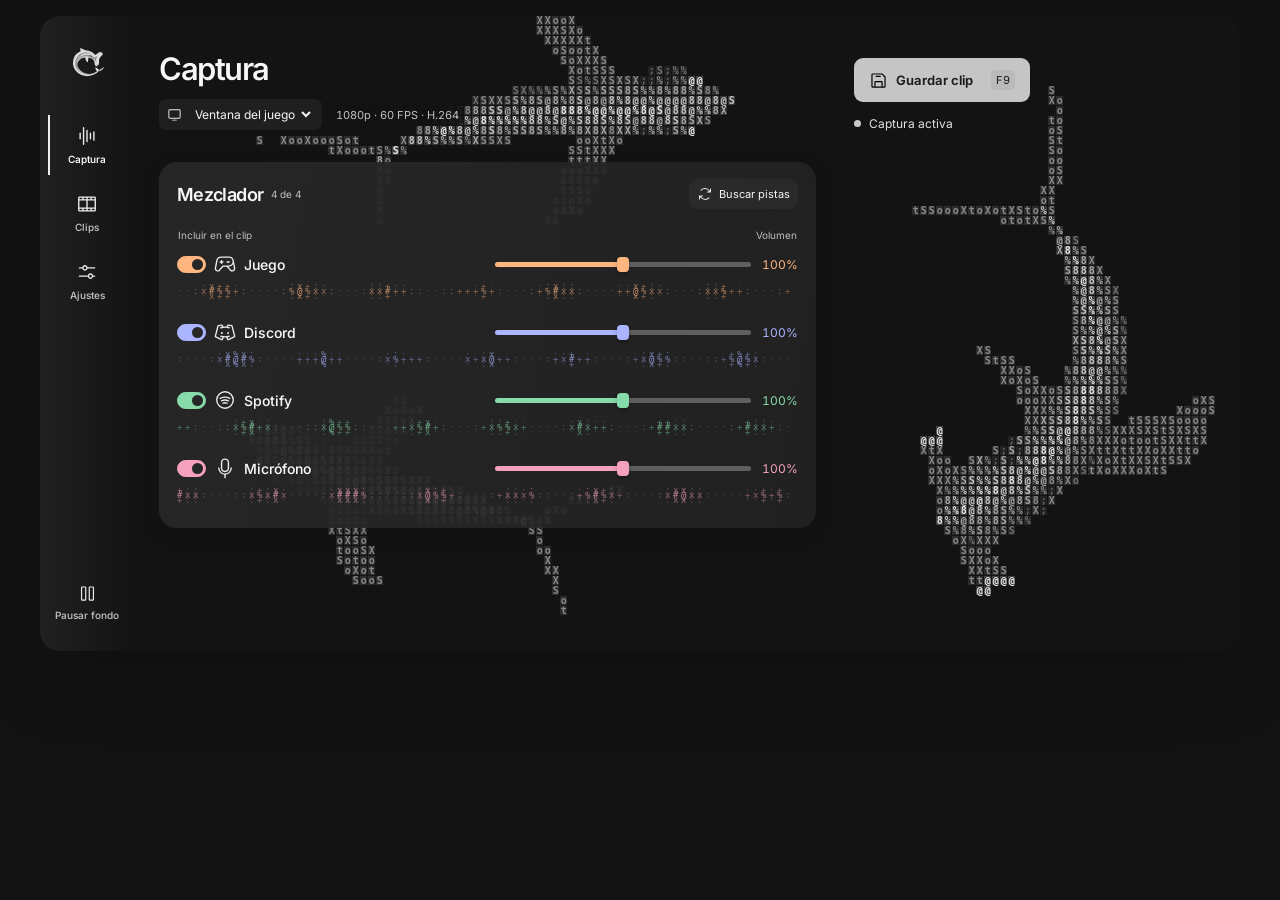
==== commit 2322091b: "feat: mejorar la captura y el mezclador de Cut Agrupar el audio por aplicación, recuperar las pistas" ====
--- a/docs/superpowers/concepts/cut-ascii.html
+++ b/docs/superpowers/concepts/cut-ascii.html
@@ -54,7 +54,7 @@
   <div class="mixing"><h1>Captura</h1><div class="actions"><label class="source-picker"><img class="icon" src="ui-assets/monitor.svg" alt=""><select aria-label="Fuente de video"><option>Ventana del juego</option><option>Monitor completo</option></select></label><span class="profile">1080p · 60 FPS · H.264</span></div>
   <section id="mixer" aria-label="Mezclador de audio">
     <div class="mixer-head"><div class="mix-title"><h2>Mezclador</h2><span class="count" id="count"></span></div><button id="refresh" title="Buscar aplicaciones que reproducen audio"><img class="icon" src="ui-assets/arrows-clockwise.svg" alt="">Buscar pistas</button></div>
-    <div class="columns"><span>Incluir en el clip</span><span>Volumen</span></div><div id="tracks"></div>
+    <div class="columns"><span>Incluir en el clip</span><span>Volumen</span></div><div id="tracks" role="region" aria-label="Pistas de audio" tabindex="0"></div>
   </section></div>
   <aside class="replay"><div class="replay-block"><button class="primary" id="save"><img class="icon" src="ui-assets/floppy-disk.svg" alt="">Guardar clip <kbd>F9</kbd></button></div><span class="status">Captura activa</span></aside>
 </section>
@@ -87,7 +87,7 @@
                      :+xx%%####%%%+:.
 
                                                           </pre><div class="identity-caption"><strong>Cut</strong><span>Windows · Rust</span></div><div class="version-line"><span>Versión</span><b>Prototipo de diseño</b></div></aside>
-<div class="preference-controls"><section class="surface"><h2>Inicio</h2><label class="field"><span>Iniciar con Windows<small>Abrir Cut al iniciar sesión.</small></span><input id="startup" type="checkbox" role="switch"></label><label class="field"><span>Minimizar al cerrar<small>Al desactivar esta opción, Cut queda en la bandeja.</small></span><input id="minimize-on-close" type="checkbox" role="switch"></label></section>
+<div class="preference-controls"><section class="surface"><h2>Comportamiento</h2><label class="field"><span>Iniciar con Windows<small>Abrir Cut al iniciar sesión.</small></span><input id="startup" type="checkbox" role="switch"></label><label class="field"><span>Minimizar al cerrar<small>Al desactivar esta opción, Cut queda en la bandeja.</small></span><input id="minimize-on-close" type="checkbox" role="switch"></label><label class="field"><span>Capturar cursor<small>Al cambiarlo se inicia un replay nuevo.</small></span><input id="capture-cursor" type="checkbox" role="switch"></label></section>
 <section class="surface"><h2>Micrófono global</h2><p>Para todas las capturas nuevas.</p><label class="device">Dispositivo <select class="source"><option>Micrófono predeterminado</option><option>Micrófono USB</option></select></label>
           <div class="volume">
             <label for="global-volume">Volumen de grabación</label><output for="global-volume">100%</output>
@@ -95,7 +95,7 @@
             <button type="button" class="text-button reset" data-reset="global-volume">Restablecer</button>
             <div class="range-labels" aria-hidden="true"><span>0%</span><span>100%</span><span>200%</span></div>
           </div>
-          <div class="checks"><label><input type="checkbox" role="switch" id="mic-mono" checked> Mono (voz centrada)</label><label><input type="checkbox" role="switch" id="mic-mute"> Silenciar micrófono</label><label><input type="checkbox" role="switch" id="mic-voice" checked> Mejorar voz</label></div></section></div>
+          <div class="checks"><label><input type="checkbox" role="switch" id="mic-mono" checked> Mono (voz centrada)</label><label><input type="checkbox" role="switch" id="mic-mute"> Silenciar micrófono</label><label><input type="checkbox" role="switch" id="mic-noise-suppression" checked> Supresión de ruido</label></div></section></div>
 </div></section>
 <section class="studio" id="clips" data-panel hidden><h1>Clips</h1>
 <form id="clip-profile" class="clip-layout">
--- a/docs/superpowers/concepts/studio.css
+++ b/docs/superpowers/concepts/studio.css
@@ -70,3 +70,27 @@
 .replay{justify-content:flex-start;gap:14px;padding-top:8px}
 .replay-block .primary{margin-top:0}
 @media(max-width:670px){.replay-block{display:block}.replay{justify-content:space-between}}
+
+/* La navegación conserva su posición. Cada vista contiene su propio desplazamiento. */
+.desktop,.desktop body{height:100%;overflow:hidden}
+.desktop .app{height:100dvh;min-height:0;grid-template-rows:minmax(0,1fr)}
+.desktop .workspace{min-height:0;display:flex;flex-direction:column;overflow:hidden}
+.desktop #captura{flex:1;min-height:0;overflow:hidden}
+.desktop .mixing,.desktop #mixer{min-height:0;display:flex;flex-direction:column}
+.desktop #tracks,.desktop .studio{min-height:0;overflow:auto;scrollbar-width:none;overscroll-behavior:contain}
+.desktop #tracks:focus-visible{outline:1px solid #aaa;outline-offset:-1px}
+.desktop #tracks::-webkit-scrollbar,.desktop .studio::-webkit-scrollbar{display:none}
+.desktop .track label{min-width:0}
+.desktop .track label span{min-width:0;overflow:hidden;text-overflow:ellipsis;white-space:nowrap}
+.desktop .track.audio-idle:not(.off) .signal{opacity:.42}
+.desktop select{max-width:100%}
+.desktop select::picker(select){max-block-size:min(55dvh,26rem);scrollbar-width:none}
+.desktop #feedback{flex:none;overflow-wrap:anywhere}
+
+@media(max-width:670px){
+  .desktop .app{display:grid;grid-template-columns:minmax(0,1fr);grid-template-rows:auto minmax(0,1fr)}
+  .desktop .workspace{padding-top:12px}
+  .desktop .replay{min-height:0}
+}
+.desktop .replay{min-height:0}
+.desktop .mixer-head,.desktop .columns,.desktop .mixing>.actions{flex:none}
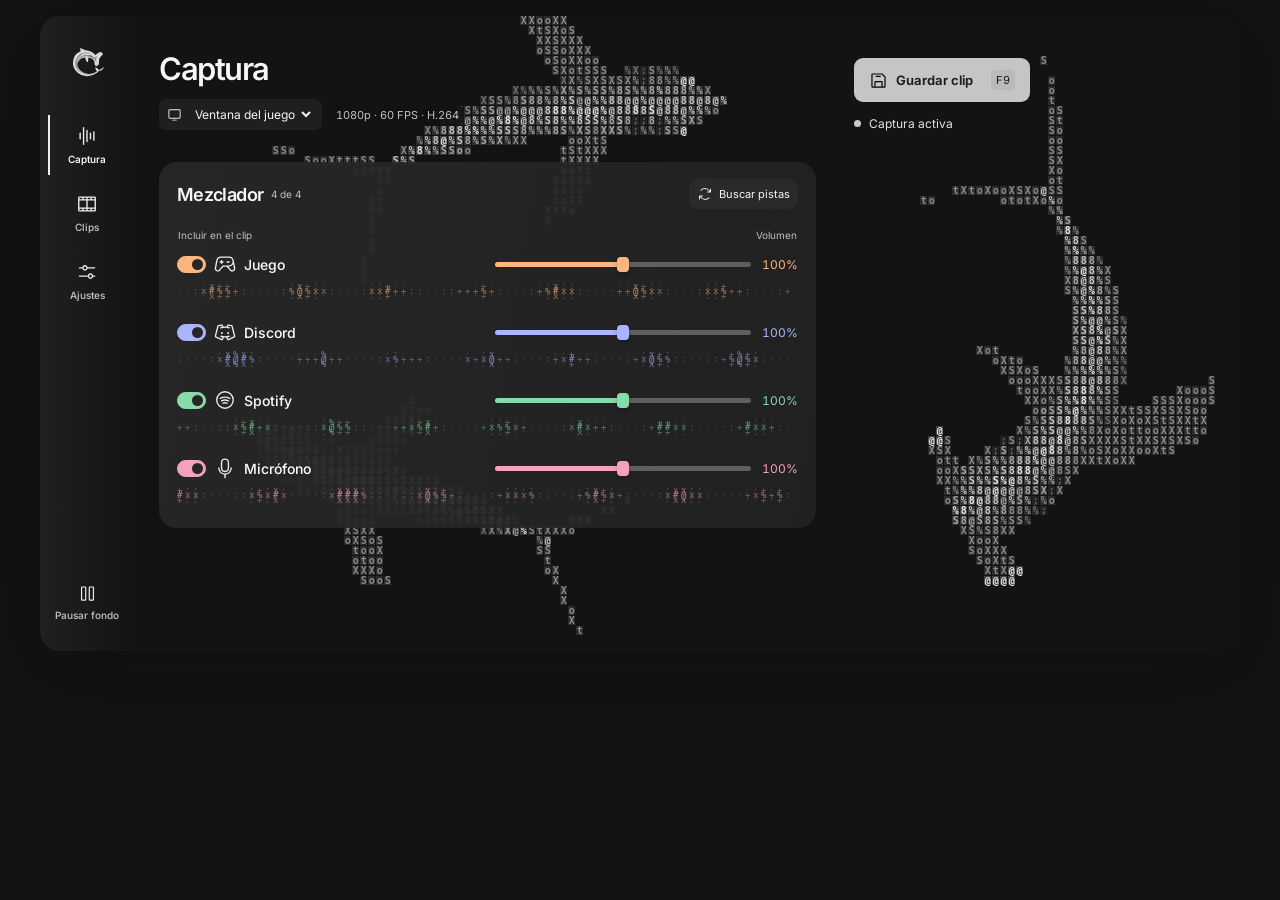
==== commit fc89bf22: "feat: publicar Cut 0.2.0 con mezclador automático y actualizaciones Optimiza la captura por GPU, con" ====
--- a/docs/superpowers/concepts/cut-ascii.html
+++ b/docs/superpowers/concepts/cut-ascii.html
@@ -87,7 +87,22 @@
                      :+xx%%####%%%+:.
 
                                                           </pre><div class="identity-caption"><strong>Cut</strong><span>Windows · Rust</span></div><div class="version-line"><span>Versión</span><b>Prototipo de diseño</b></div></aside>
-<div class="preference-controls"><section class="surface"><h2>Comportamiento</h2><label class="field"><span>Iniciar con Windows<small>Abrir Cut al iniciar sesión.</small></span><input id="startup" type="checkbox" role="switch"></label><label class="field"><span>Minimizar al cerrar<small>Al desactivar esta opción, Cut queda en la bandeja.</small></span><input id="minimize-on-close" type="checkbox" role="switch"></label><label class="field"><span>Capturar cursor<small>Al cambiarlo se inicia un replay nuevo.</small></span><input id="capture-cursor" type="checkbox" role="switch"></label></section>
+<div class="preference-controls"><section class="surface"><h2>Comportamiento</h2><label class="field"><span>Iniciar con Windows<small>Abrir Cut al iniciar sesión.</small></span><input id="startup" type="checkbox" role="switch"></label><label class="field"><span>Minimizar al cerrar<small>Al desactivar esta opción, Cut queda en la bandeja.</small></span><input id="minimize-on-close" type="checkbox" role="switch"></label><label class="field"><span>Capturar cursor<small>Al cambiarlo se inicia un replay nuevo.</small></span><input id="capture-cursor" type="checkbox" role="switch"></label>
+<div id="clip-hotkey" hidden>
+  <div class="hotkey-row">
+    <span id="hotkey-label">Atajo para guardar clips</span>
+    <button type="button" id="hotkey-key" aria-labelledby="hotkey-label hotkey-value" aria-describedby="hotkey-feedback" aria-pressed="false"><kbd id="hotkey-value">F9</kbd></button>
+  </div>
+  <div class="hotkey-meta">
+    <output id="hotkey-feedback" aria-live="polite"></output>
+    <button type="button" id="hotkey-reset" hidden>Restaurar F9</button>
+  </div>
+</div>
+<div id="cut-updates" hidden>
+  <button type="button" id="check-updates">Buscar actualizaciones</button>
+  <output id="update-message" aria-live="polite"></output>
+</div>
+</section>
 <section class="surface"><h2>Micrófono global</h2><p>Para todas las capturas nuevas.</p><label class="device">Dispositivo <select class="source"><option>Micrófono predeterminado</option><option>Micrófono USB</option></select></label>
           <div class="volume">
             <label for="global-volume">Volumen de grabación</label><output for="global-volume">100%</output>
@@ -108,9 +123,13 @@
 <fieldset class="choices"><legend>Fotogramas por segundo</legend><div><label><input type="radio" name="fps" value="30"><span>30 FPS</span></label><label><input type="radio" name="fps" value="60" checked><span>60 FPS</span></label><label><input type="radio" name="fps" value="90"><span>90 FPS</span></label><label><input type="radio" name="fps" value="120"><span>120 FPS</span></label></div></fieldset>
 <fieldset class="choices"><legend>Bitrate</legend><div><label><input type="radio" name="rate" value="10"><span>10 Mb/s</span></label><label><input type="radio" name="rate" value="20" checked><span>20 Mb/s</span></label><label><input type="radio" name="rate" value="40"><span>40 Mb/s</span></label><label><input type="radio" name="rate" value="80"><span>80 Mb/s</span></label></div></fieldset></section></div>
 <section class="surface replay-config"><h2>Duración del replay</h2><div class="clock-face"><output id="summary-time"></output></div>
-<fieldset class="choices"><legend>Tiempo que guarda F9</legend><div><label><input type="radio" name="seconds" value="15"><span>15 s</span></label><label><input type="radio" name="seconds" value="30" checked><span>30 s</span></label><label><input type="radio" name="seconds" value="60"><span>1 min</span></label><label><input type="radio" name="seconds" value="120"><span>2 min</span></label><label><input type="radio" name="seconds" value="300"><span>5 min</span></label></div></fieldset>
+<fieldset class="choices"><legend id="clip-duration-legend">Tiempo que guarda F9</legend><div><label><input type="radio" name="seconds" value="15"><span>15 s</span></label><label><input type="radio" name="seconds" value="30" checked><span>30 s</span></label><label><input type="radio" name="seconds" value="60"><span>1 min</span></label><label><input type="radio" name="seconds" value="120"><span>2 min</span></label><label><input type="radio" name="seconds" value="300"><span>5 min</span></label></div></fieldset>
 <div class="framing"><div class="frame-demo" aria-hidden="true"><i></i><span>→</span><i></i></div><div><strong>Salida 16:9 estirada</strong><small id="dimensions"></small></div></div><small>La imagen 4:3 se ensancha hasta llenar el cuadro.</small><div class="file-stat"><span>Video estimado</span><strong id="estimate"></strong></div><small id="summary-format"></small><small>MP4 · Estimación sin audio</small>
+<div class="clip-destination"><h3>Carpeta de clips</h3><output id="clip-directory"></output>
+<button type="button" id="open-directory">Abrir carpeta</button>
+<button type="button" id="choose-directory">Cambiar…</button></div>
 </section></form></section><output id="feedback" aria-live="polite"></output>
+<button type="button" id="update-available" hidden></button>
 </div>
 </main>
 <script>
@@ -202,8 +221,9 @@
   syncTrack(track);
 }
 function updateCount(){
-  const included=[...tracks.values()].filter(t=>t.include.checked).length;
-  $('#count').textContent=included+' de '+tracks.size;
+  const visible=[...tracks.values()].filter(t=>!t.row.hidden);
+  const included=visible.filter(t=>t.include.checked).length;
+  $('#count').textContent=included+' de '+visible.length;
 }
 catalog.slice(0,4).forEach(addTrack);updateCount();
 $('#refresh').onclick=async event=>{
@@ -225,7 +245,7 @@
   reset.onclick=()=>{const input=document.getElementById(reset.dataset.reset);input.value=100;input.dispatchEvent(new Event('input'));};
 }
 $('#save').onclick=()=>previewSave();
-document.addEventListener('keydown',e=>{if(e.key==='F9'&&!e.repeat){e.preventDefault();previewSave();}});
+document.addEventListener('keydown',e=>{if(!window.cutDesktop&&e.key==='F9'&&!e.repeat){e.preventDefault();previewSave();}});
 
 // Keep the glyphs in body coordinates so the scales travel with each fish.
 const tau=2*Math.PI;
--- a/docs/superpowers/concepts/studio.css
+++ b/docs/superpowers/concepts/studio.css
@@ -82,7 +82,6 @@
 .desktop #tracks::-webkit-scrollbar,.desktop .studio::-webkit-scrollbar{display:none}
 .desktop .track label{min-width:0}
 .desktop .track label span{min-width:0;overflow:hidden;text-overflow:ellipsis;white-space:nowrap}
-.desktop .track.audio-idle:not(.off) .signal{opacity:.42}
 .desktop select{max-width:100%}
 .desktop select::picker(select){max-block-size:min(55dvh,26rem);scrollbar-width:none}
 .desktop #feedback{flex:none;overflow-wrap:anywhere}
@@ -94,3 +93,21 @@
 }
 .desktop .replay{min-height:0}
 .desktop .mixer-head,.desktop .columns,.desktop .mixing>.actions{flex:none}
+.clip-destination{display:none;margin-top:22px;border-top:1px solid #444;padding-top:16px}
+.desktop .clip-destination{display:block}
+.clip-destination h3{font-size:14px;margin:0}
+#clip-directory{display:block;overflow-wrap:anywhere;user-select:text;margin:7px 0 12px;font-size:13px}
+#clip-hotkey{margin-top:18px;padding-top:14px;border-top:1px solid #444}
+.hotkey-row,.hotkey-meta{display:flex;align-items:center;justify-content:space-between;gap:8px 12px;flex-wrap:wrap;font-size:13px}
+#hotkey-key{min-width:48px;min-height:36px;padding:6px 12px;border:1px solid #4b4b4b;background:#2c2c2c;transition:background-color .15s,border-color .15s,transform .15s}
+#hotkey-key:hover{background:#393939}
+#hotkey-key:active{transform:translateY(1px)}
+#hotkey-key[aria-pressed=true]{border-color:#aaa;background:#383838}
+#hotkey-key kbd{font:500 13px var(--mono)}
+#hotkey-feedback:not(:empty){margin-top:6px;color:#c5c5c5}
+#hotkey-reset{margin-left:auto;color:#bdbdbd;background:none;padding:5px 0;font-size:12px}
+#hotkey-reset:hover{color:#fff;text-decoration:underline}
+@media(prefers-reduced-motion:reduce){#hotkey-key{transition:none}#hotkey-key:active{transform:none}}
+#cut-updates{margin-top:16px}
+#update-message:not(:empty){display:block;margin-top:7px;font-size:12px}
+#update-available{flex:none;align-self:start;margin-top:8px}
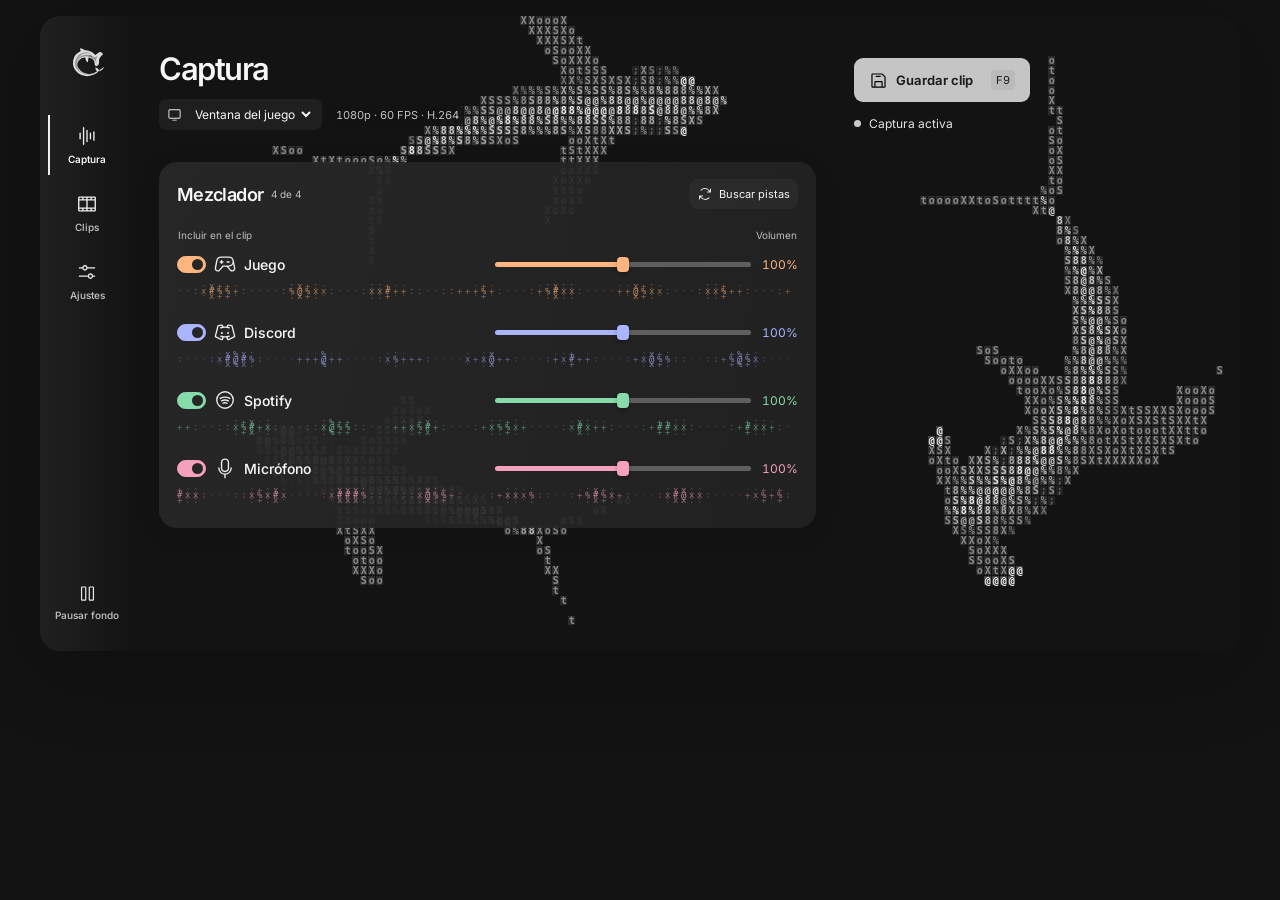
==== commit b1ea97ff: "feat: guardar clips con una pista de audio mezclada Agrega un selector en Clips para alternar el mod" ====
--- a/docs/superpowers/concepts/cut-ascii.html
+++ b/docs/superpowers/concepts/cut-ascii.html
@@ -125,6 +125,7 @@
 <section class="surface replay-config"><h2>Duración del replay</h2><div class="clock-face"><output id="summary-time"></output></div>
 <fieldset class="choices"><legend id="clip-duration-legend">Tiempo que guarda F9</legend><div><label><input type="radio" name="seconds" value="15"><span>15 s</span></label><label><input type="radio" name="seconds" value="30" checked><span>30 s</span></label><label><input type="radio" name="seconds" value="60"><span>1 min</span></label><label><input type="radio" name="seconds" value="120"><span>2 min</span></label><label><input type="radio" name="seconds" value="300"><span>5 min</span></label></div></fieldset>
 <div class="framing"><div class="frame-demo" aria-hidden="true"><i></i><span>→</span><i></i></div><div><strong>Salida 16:9 estirada</strong><small id="dimensions"></small></div></div><small>La imagen 4:3 se ensancha hasta llenar el cuadro.</small><div class="file-stat"><span>Video estimado</span><strong id="estimate"></strong></div><small id="summary-format"></small><small>MP4 · Estimación sin audio</small>
+<label class="field" id="clip-audio-field" hidden>Pistas de audio <select id="clip-audio"><option value="separate">Varias pistas</option><option value="mixed">Una pista (mezcla)</option></select></label>
 <div class="clip-destination"><h3>Carpeta de clips</h3><output id="clip-directory"></output>
 <button type="button" id="open-directory">Abrir carpeta</button>
 <button type="button" id="choose-directory">Cambiar…</button></div>
